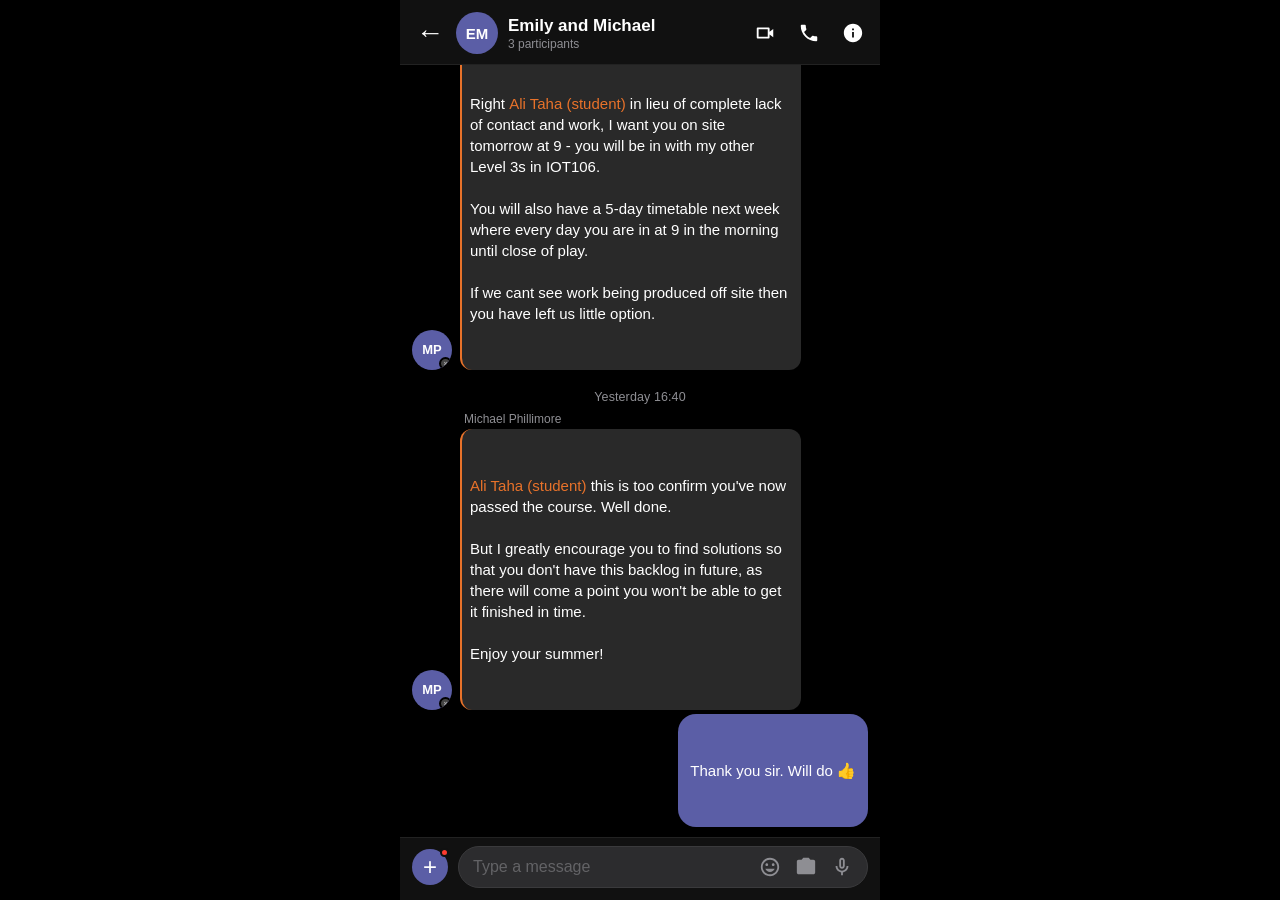
==== chat.html @ 3bbc1653 "Reduce bubble padding to 4px, add sw.js + dynamic manifest for real PWA install" ====
<!DOCTYPE html>
<html lang="en">
<head>
<meta charset="UTF-8">
<meta name="viewport" content="width=device-width, initial-scale=1.0, maximum-scale=1.0, user-scalable=no">
<meta name="mobile-web-app-capable" content="yes">
<meta name="apple-mobile-web-app-capable" content="yes">
<meta name="apple-mobile-web-app-status-bar-style" content="black">
<meta name="theme-color" content="#000000">
<link rel="manifest" id="manifest">
<title>Emily and Michael</title>
<style>
* { box-sizing: border-box; margin: 0; padding: 0; -webkit-tap-highlight-color: transparent; }

:root {
  --bg: #000;
  --header-bg: #111;
  --bubble-other: #292929;
  --bubble-other-border: #e8722a;
  --bubble-mine: #5b5ea6;
  --text: #fff;
  --text-dim: #8e8e93;
  --mention: #e8722a;
  --border: #222;
  --input-bg: #111;
  --input-field: #2c2c2e;
}

html, body {
  height: 100%; background: var(--bg); color: var(--text);
  font-family: -apple-system, "SF Pro Text", "Segoe UI", Roboto, sans-serif;
  overflow: hidden;
}

.app {
  display: flex; flex-direction: column;
  height: 100vh; height: 100dvh;
  max-width: 480px; margin: 0 auto; background: var(--bg);
}

/* ── Header ── */
.header {
  display: flex; align-items: center; gap: 10px;
  padding: 12px 16px 10px;
  background: var(--header-bg);
  border-bottom: 1px solid var(--border);
  flex-shrink: 0;
}
.back { font-size: 28px; color: #fff; cursor: pointer; line-height: 1; margin-right: 2px; }
.h-avatar {
  width: 42px; height: 42px; border-radius: 50%; flex-shrink: 0;
  background: #5b5ea6; display: flex; align-items: center;
  justify-content: center; font-size: 15px; font-weight: 700;
  overflow: hidden;
}
.h-avatar img { width: 100%; height: 100%; object-fit: cover; }
.h-info { flex: 1; min-width: 0; }
.h-name { font-size: 17px; font-weight: 600; white-space: nowrap; overflow: hidden; text-overflow: ellipsis; }
.h-sub { font-size: 12px; color: var(--text-dim); margin-top: 1px; }
.h-icons { display: flex; gap: 22px; align-items: center; flex-shrink: 0; }
.h-icons svg { width: 22px; height: 22px; fill: #fff; cursor: pointer; }

/* ── Messages ── */
.messages { flex: 1; overflow-y: auto; padding: 4px 0 8px; }
.messages::-webkit-scrollbar { display: none; }

/* Timestamp header */
.ts-divider {
  text-align: center; font-size: 12.5px; color: var(--text-dim);
  padding: 18px 16px 6px; letter-spacing: 0.1px;
}

/* System message */
.sys-msg {
  text-align: center; font-size: 12px; color: var(--text-dim);
  padding: 4px 32px 6px; line-height: 1.4;
}

/* Message row */
.msg-row {
  display: flex; align-items: flex-end; gap: 8px;
  padding: 2px 12px; position: relative;
}
.msg-row.mine { flex-direction: row-reverse; padding-left: 72px; }
.msg-row.other { padding-right: 52px; }
.msg-row.no-av .av { visibility: hidden; }

/* Avatar */
.av {
  width: 40px; height: 40px; border-radius: 50%; flex-shrink: 0;
  display: flex; align-items: center; justify-content: center;
  font-size: 13px; font-weight: 700; color: #fff;
  align-self: flex-end; position: relative; overflow: hidden;
}
.av img { width: 100%; height: 100%; object-fit: cover; }
.av .dot {
  position: absolute; bottom: 0; right: 0;
  width: 13px; height: 13px; background: #444;
  border-radius: 50%; border: 2.5px solid var(--bg);
  display: flex; align-items: center; justify-content: center;
  font-size: 7px; color: #aaa; font-weight: 700;
}
.msg-row.mine .av { display: none; }

/* Bubble wrapper */
.bwrap { display: flex; flex-direction: column; max-width: 82%; }
.msg-row.mine .bwrap { align-items: flex-end; max-width: 72%; }
.msg-row.other .bwrap { align-items: flex-start; }

.sender { font-size: 12px; color: var(--text-dim); margin-bottom: 3px; padding-left: 4px; }

/* Bubble */
.bubble {
  background: var(--bubble-other); color: var(--text);
  border-radius: 12px; padding: 4px 10px 4px 8px;
  font-size: 15px; line-height: 1.4;
  border-left: 2px solid var(--bubble-other-border);
  word-break: break-word; white-space: pre-wrap;
  cursor: pointer; transition: opacity 0.1s;
  outline: none;
}
.msg-row.mine .bubble {
  background: var(--bubble-mine);
  border-left: none;
  border-radius: 18px;
  padding: 4px 12px;
  font-size: 15px;
}
.bubble:active { opacity: 0.8; }
.bubble.open { box-shadow: 0 0 0 2px #5b5ea6; }

/* Orange @mentions */
.bubble .at { color: var(--mention); font-weight: 500; }

/* Inline editor (appears below bubble) */
.editor { display: none; flex-direction: column; gap: 6px; margin-top: 6px; }
.editor.on { display: flex; }

.ef {
  display: flex; align-items: center; gap: 6px;
  font-size: 12px; color: var(--text-dim);
}
.ef label { width: 44px; text-align: right; flex-shrink: 0; }
.ef input {
  flex: 1; background: var(--input-field); border: 1px solid #3a3a3c;
  border-radius: 8px; padding: 5px 10px; font-size: 13px;
  font-family: inherit; color: #fff; outline: none;
}
.ef input:focus { border-color: #5b5ea6; }

.etarea {
  width: 100%; background: var(--input-field); border: 1px solid #3a3a3c;
  border-radius: 10px; padding: 10px 12px; font-size: 15px;
  font-family: inherit; color: #fff; resize: none;
  min-height: 72px; line-height: 1.4; outline: none;
}
.etarea:focus { border-color: #5b5ea6; }

.ebtns { display: flex; gap: 8px; justify-content: flex-end; }
.ebtns button {
  padding: 6px 16px; border-radius: 14px; border: none;
  font-size: 13px; font-weight: 600; cursor: pointer; color: #fff;
}
.bdel { background: #ff3b30; }
.bcnl { background: #3a3a3c; }
.bsav { background: #5b5ea6; }

/* ── Input bar ── */
.input-bar {
  display: flex; align-items: center; gap: 10px;
  padding: 8px 12px 12px;
  background: var(--input-bg); border-top: 1px solid var(--border);
  flex-shrink: 0;
}
.add-btn {
  width: 36px; height: 36px; border-radius: 50%; background: #5b5ea6;
  display: flex; align-items: center; justify-content: center;
  font-size: 24px; color: #fff; cursor: pointer; flex-shrink: 0;
  font-weight: 300; line-height: 1; position: relative;
}
.add-btn .dot {
  position: absolute; top: -1px; right: -1px;
  width: 9px; height: 9px; background: #ff3b30;
  border-radius: 50%; border: 2px solid var(--input-bg);
}
.ifield {
  flex: 1; background: var(--input-field); border-radius: 22px;
  padding: 9px 14px; display: flex; align-items: center;
  border: 1px solid #3a3a3c;
}
.ifield input {
  flex: 1; background: transparent; border: none; color: #fff;
  font-size: 16px; font-family: inherit; outline: none;
}
.ifield input::placeholder { color: #636366; }
.i-icons { display: flex; gap: 14px; margin-left: 10px; }
.i-icons svg { width: 22px; height: 22px; fill: #8e8e93; cursor: pointer; }

/* Who chooser */
.chooser {
  display: none; position: fixed;
  left: 50%; bottom: 72px; transform: translateX(-50%);
  width: calc(100% - 24px); max-width: 460px;
  background: #2c2c2e; border-radius: 16px;
  overflow: hidden; z-index: 99;
  box-shadow: 0 8px 40px rgba(0,0,0,0.85);
}
.chooser.on { display: block; }
.ch-opt {
  display: flex; align-items: center; gap: 12px;
  padding: 15px 20px; font-size: 16px; cursor: pointer;
  border-bottom: 1px solid #3a3a3c;
}
.ch-opt:last-child { border-bottom: none; }
.ch-opt:hover, .ch-opt:active { background: #3a3a3c; }
.ch-av {
  width: 30px; height: 30px; border-radius: 50%; flex-shrink: 0;
  display: flex; align-items: center; justify-content: center;
  font-size: 11px; font-weight: 700; color: #fff;
}
</style>
</head>
<body>
<div class="app">

  <!-- Header -->
  <div class="header">
    <span class="back">&#8592;</span>
    <div class="h-avatar">EM</div>
    <div class="h-info">
      <div class="h-name" id="chatName">Emily and Michael</div>
      <div class="h-sub" id="chatSub">3 participants</div>
    </div>
    <div class="h-icons">
      <!-- Video -->
      <svg viewBox="0 0 24 24"><path d="M15 8v8H5V8h10zm1-2H4a1 1 0 0 0-1 1v10a1 1 0 0 0 1 1h12a1 1 0 0 0 1-1v-3.5l4 3v-9l-4 3V7a1 1 0 0 0-1-1z"/></svg>
      <!-- Phone -->
      <svg viewBox="0 0 24 24"><path d="M6.6 10.8c1.4 2.8 3.8 5.1 6.6 6.6l2.2-2.2c.3-.3.7-.4 1-.2 1.1.4 2.3.6 3.6.6.6 0 1 .4 1 1V20c0 .6-.4 1-1 1-9.4 0-17-7.6-17-17 0-.6.4-1 1-1h3.5c.6 0 1 .4 1 1 0 1.3.2 2.5.6 3.6.1.3 0 .7-.2 1L6.6 10.8z"/></svg>
      <!-- Info -->
      <svg viewBox="0 0 24 24"><path d="M12 2C6.48 2 2 6.48 2 12s4.48 10 10 10 10-4.48 10-10S17.52 2 12 2zm1 15h-2v-6h2v6zm0-8h-2V7h2v2z"/></svg>
    </div>
  </div>

  <!-- Messages -->
  <div class="messages" id="msgs"></div>

  <!-- Who chooser popup -->
  <div class="chooser" id="chooser">
    <div class="ch-opt" onclick="addMsg('other')">
      <div class="ch-av" style="background:#5b5ea6">MP</div>
      <span>Send as <b>Michael Phillimore</b></span>
    </div>
    <div class="ch-opt" onclick="addMsg('mine')">
      <div class="ch-av" style="background:#e8722a">AT</div>
      <span>Send as <b>Ali Taha (student)</b></span>
    </div>
  </div>

  <!-- Input bar -->
  <div class="input-bar">
    <div class="add-btn"><span>+</span><div class="dot"></div></div>
    <div class="ifield">
      <input type="text" id="msgIn" placeholder="Type a message" onkeydown="onKey(event)">
      <div class="i-icons">
        <!-- Emoji -->
        <svg viewBox="0 0 24 24"><path d="M12 2C6.48 2 2 6.48 2 12s4.48 10 10 10 10-4.48 10-10S17.52 2 12 2zm0 18c-4.41 0-8-3.59-8-8s3.59-8 8-8 8 3.59 8 8-3.59 8-8 8zm3.5-9c.83 0 1.5-.67 1.5-1.5S16.33 8 15.5 8 14 8.67 14 9.5s.67 1.5 1.5 1.5zm-7 0c.83 0 1.5-.67 1.5-1.5S9.33 8 8.5 8 7 8.67 7 9.5 7.67 11 8.5 11zm3.5 6.5c2.33 0 4.31-1.46 5.11-3.5H6.89c.8 2.04 2.78 3.5 5.11 3.5z"/></svg>
        <!-- Camera -->
        <svg viewBox="0 0 24 24"><path d="M12 15.2A3.2 3.2 0 1 1 12 8.8a3.2 3.2 0 0 1 0 6.4zm0-8.4A5.2 5.2 0 1 0 12 17.2 5.2 5.2 0 0 0 12 6.8zM9 2L7.17 4H4c-1.1 0-2 .9-2 2v12c0 1.1.9 2 2 2h16c1.1 0 2-.9 2-2V6c0-1.1-.9-2-2-2h-3.17L15 2H9z"/></svg>
        <!-- Mic -->
        <svg viewBox="0 0 24 24"><path d="M12 14c1.66 0 3-1.34 3-3V5c0-1.66-1.34-3-3-3S9 3.34 9 5v6c0 1.66 1.34 3 3 3zm-1-9c0-.55.45-1 1-1s1 .45 1 1v6c0 .55-.45 1-1 1s-1-.45-1-1V5zm6 6c0 2.76-2.24 5-5 5s-5-2.24-5-5H5c0 3.53 2.61 6.43 6 6.92V21h2v-3.08c3.39-.49 6-3.39 6-6.92h-2z"/></svg>
      </div>
    </div>
  </div>

</div>

<script>
// ── Data ─────────────────────────────────────────────────────────────────────
const DATA = [
  { id:1,  type:'sys',   text:'Michael Phillimore added Emily Bousfield and 5 others to the chat.' },
  { id:2,  type:'ts',    text:'Sunday 10:44' },
  { id:3,  type:'other', sender:'Michael Phillimore', time:'10:44',
    text:'Good Morning All, in case you were not aware - you have units (nearly universally Robots) to complete before you finish your access course.\n\nLessons will go ahead as normal tomorrow. I greatly suggest keeping things simple and then we should be able to have you all finished...well...tomorrow, but if not tomorrow by Tues. But the forecast for Tuesday is a firey inferno. I am afraid the shorts will be out. And if that doesn\'t scare you to do the work, Im not sure what will 😄 😉\n\nEnjoy your sunday!' },
  { id:4,  type:'ts',    text:'Monday 09:02' },
  { id:5,  type:'other', sender:'Michael Phillimore', time:'09:02', text:'So I have Cylle.... where are the rest of you guys?' },
  { id:6,  type:'other', sender:'Michael Phillimore', time:'09:12', text:'[AT] [FH] [DR] [TR] - where are you?',
    rich:'<span class="at">Ali Taha (student)</span>, <span class="at">Fahmi Hussein (student)</span>, <span class="at">Daania Rizwan (student)</span>, <span class="at">Teisha Race-Kerr (student)</span> - where are you?' },
  { id:7,  type:'mine',  sender:'Ali Taha (student)', time:'09:15', text:"Sorry sir I'll be there soon, my car had some issues" },
  { id:8,  type:'other', sender:'Michael Phillimore', time:'09:30', text:'We are in 113 until mid day.\n\nThis is astonishing that cyclle is the only one here, and other then Alis message, no comms from you. What is going on folks???' },
  { id:9,  type:'other', sender:'Michael Phillimore', time:'12:53', text:'we are now back in 106 🙂' },
  { id:10, type:'ts',    text:'Tuesday 08:41' },
  { id:11, type:'sys',   text:'Michael Phillimore removed Cylle Saringan (student) from the chat.' },
  { id:12, type:'sys',   text:'Michael Phillimore removed Fahmi Hussein (student) from the chat.' },
  { id:13, type:'sys',   text:'Michael Phillimore removed Teisha Race-Kerr (student) from the chat.' },
  { id:14, type:'other', sender:'Michael Phillimore', time:'08:41',
    text:'You two are now the only ones who have not passed.',
    rich:'You two are now the only ones who have not passed. <span class="at">Daania Rizwan (student)</span> you didn\'t even communicate with us yesterday, which is frankly just astonishing at this point of the year and given you have ONE unit left. <span class="at">Ali Taha (student)</span> you were working but nothing has been handed in! We need to be seeing that tracking sheet go green.....' },
  { id:15, type:'other', sender:'Michael Phillimore', time:'09:11', text:'9:10 and neither of you two are here. We could just fail both of you now and be done with it??' },
  { id:16, type:'other', sender:'Michael Phillimore', time:'09:12', text:'we have an Ali!' },
  { id:17, type:'ts',    text:'Wednesday 09:20' },
  { id:18, type:'sys',   text:'Michael Phillimore removed Daania Rizwan (student) from the chat.' },
  { id:19, type:'other', sender:'Michael Phillimore', time:'09:20',
    text:'Ali Taha (student) what progress have you made/work have you handed in please?',
    rich:'<span class="at">Ali Taha (student)</span> what progress have you made/work have you handed in please? You said you were close to a couple of things yesterday, are these now done?' },
  { id:20, type:'ts',    text:'Thursday 08:23' },
  { id:21, type:'other', sender:'Michael Phillimore', time:'08:23',
    text:'Ali Taha (student) - A DAY later with no reply, what is your status??',
    rich:'<span class="at">Ali Taha (student)</span> - A DAY later with no reply, what is your status?? At this point you have 8 units to complete and 2 days left on site to do them - we need to see progress NOW. You can do it but you appear to be choosing not to do it. You basically have to be working on this full time every day between now and next Tuesday to be getting through.\n\nI will be honest if we don\'t see major progress today I am going to have to discuss your future on the course with Jon.' },
  { id:22, type:'ts',    text:'Thursday 15:31' },
  { id:22.5, type:'other', sender:'Michael Phillimore', time:'15:31',
    text:'Right Ali Taha (student) in lieu of complete lack of contact and work...',
    rich:'Right <span class="at">Ali Taha (student)</span> in lieu of complete lack of contact and work, I want you on site tomorrow at 9 - you will be in with my other Level 3s in IOT106.\n\nYou will also have a 5-day timetable next week where every day you are in at 9 in the morning until close of play.\n\nIf we cant see work being produced off site then you have left us little option.' },
  { id:23, type:'ts',    text:'Yesterday 16:40' },
  { id:24, type:'other', sender:'Michael Phillimore', time:'16:40',
    text:'Ali Taha (student) this is to confirm you\'ve now passed the course.',
    rich:'<span class="at">Ali Taha (student)</span> this is too confirm you\'ve now passed the course. Well done.\n\nBut I greatly encourage you to find solutions so that you don\'t have this backlog in future, as there will come a point you won\'t be able to get it finished in time.\n\nEnjoy your summer!' },
  { id:25, type:'mine',  sender:'Ali Taha (student)', time:'16:41', text:'Thank you sir. Will do 👍' }
];

let uid = 200, curEdit = null;

const AV = {
  'Michael Phillimore': { bg:'#5b5ea6', initials:'MP' },
  'Ali Taha (student)': { bg:'#e8722a', initials:'AT' },
};
function avFor(name) {
  return AV[name] || { bg:'#636366', initials: name.split(' ').map(w=>w[0]).join('').slice(0,2).toUpperCase() };
}

// ── Render ────────────────────────────────────────────────────────────────────
function render() {
  const c = document.getElementById('msgs');
  c.innerHTML = '';
  let prevSender = null, prevType = null;

  DATA.forEach(m => {
    if (m.type === 'ts') {
      const d = document.createElement('div');
      d.className = 'ts-divider';
      d.innerHTML = `<span contenteditable="true" data-id="${m.id}" data-f="text" onblur="sf(this)">${esc(m.text)}</span>`;
      c.appendChild(d); prevSender=null; prevType=null; return;
    }
    if (m.type === 'sys') {
      const s = document.createElement('div');
      s.className = 'sys-msg';
      s.innerHTML = `<span contenteditable="true" data-id="${m.id}" data-f="text" onblur="sf(this)">${esc(m.text)}</span>`;
      c.appendChild(s); prevSender=null; prevType=null; return;
    }

    const same = m.sender===prevSender && m.type===prevType;
    const row = document.createElement('div');
    row.className = `msg-row ${m.type}${same?' no-av':''}`;
    row.dataset.id = m.id;

    const a = avFor(m.sender);
    const avHTML = m.type!=='mine'
      ? `<div class="av" style="background:${a.bg}">${a.initials}<div class="dot">&#xd7;</div></div>` : '';
    const snHTML = (!same && m.type!=='mine')
      ? `<div class="sender">${esc(m.sender)}</div>` : '';

    const richContent = m.rich || esc(m.text).replace(/\n/g,'<br>');

    row.innerHTML = `${avHTML}
      <div class="bwrap">
        ${snHTML}
        <div class="bubble" id="b${m.id}" onclick="openEdit(${m.id},this)">
          <div class="bubble-text">${richContent}</div>
        </div>
        <div class="editor" id="e${m.id}">
          <div class="ef"><label>From</label><input id="es${m.id}" value="${esc(m.sender)}"></div>
          <div class="ef"><label>Time</label><input id="et${m.id}" value="${esc(m.time)}"></div>
          <textarea class="etarea" id="ex${m.id}">${m.text}</textarea>
          <div class="ebtns">
            <button class="bdel" onclick="del(${m.id})">Delete</button>
            <button class="bcnl" onclick="closeEdit(${m.id})">Cancel</button>
            <button class="bsav" onclick="save(${m.id})">Save</button>
          </div>
        </div>
      </div>`;

    c.appendChild(row);
    prevSender=m.sender; prevType=m.type;
  });

  c.scrollTop = c.scrollHeight;
}

function esc(t='') {
  return String(t).replace(/&/g,'&amp;').replace(/</g,'&lt;').replace(/>/g,'&gt;');
}

// ── Edit ──────────────────────────────────────────────────────────────────────
function openEdit(id, bEl) {
  if (curEdit===id) return;
  if (curEdit!==null) closeEdit(curEdit);
  curEdit=id;
  bEl.classList.add('open');
  const ed=document.getElementById('e'+id);
  ed.classList.add('on');
  const ta=document.getElementById('ex'+id);
  ta.style.height='auto'; ta.style.height=ta.scrollHeight+'px';
  ta.addEventListener('input',()=>{ ta.style.height='auto'; ta.style.height=ta.scrollHeight+'px'; });
  ta.focus();
}
function closeEdit(id) {
  const b=document.getElementById('b'+id); if(b) b.classList.remove('open');
  const e=document.getElementById('e'+id); if(e) e.classList.remove('on');
  curEdit=null;
}
function save(id) {
  const m=DATA.find(x=>x.id==id); if(!m) return;
  m.sender=document.getElementById('es'+id).value.trim()||m.sender;
  m.time=document.getElementById('et'+id).value.trim()||m.time;
  m.text=document.getElementById('ex'+id).value;
  delete m.rich; // use plain text after manual edit
  curEdit=null; render();
}
function del(id) {
  if(!confirm('Delete this message?')) return;
  const i=DATA.findIndex(x=>x.id==id);
  if(i>=0) DATA.splice(i,1);
  pruneOrphanTs();
  curEdit=null; render();
}
function pruneOrphanTs() {
  for (let i = DATA.length - 1; i >= 0; i--) {
    if (DATA[i].type !== 'ts') continue;
    let hasMsg = false;
    for (let j = i + 1; j < DATA.length; j++) {
      if (DATA[j].type === 'ts') break;
      if (DATA[j].type === 'other' || DATA[j].type === 'mine') { hasMsg = true; break; }
    }
    if (!hasMsg) DATA.splice(i, 1);
  }
}
function sf(el) {
  const m=DATA.find(x=>x.id==parseFloat(el.dataset.id));
  if(m) m[el.dataset.f]=el.innerText.trim();
}

// ── PWA setup ────────────────────────────────────────────────────────────────
let deferredInstall = null;
window.addEventListener('beforeinstallprompt', e => { e.preventDefault(); deferredInstall = e; });

(function initPWA() {
  // Draw 192×192 icon with canvas
  const cv = document.createElement('canvas');
  cv.width = cv.height = 192;
  const cx = cv.getContext('2d');
  cx.fillStyle = '#5b5ea6';
  cx.fillRect(0, 0, 192, 192);
  cx.fillStyle = '#fff';
  cx.font = 'bold 68px system-ui,sans-serif';
  cx.textAlign = 'center';
  cx.textBaseline = 'middle';
  cx.fillText('EM', 96, 96);
  const icon = cv.toDataURL('image/png');

  // Inject manifest blob
  const mf = JSON.stringify({
    name:'Emily and Michael', short_name:'Emily Chat',
    start_url: location.pathname + location.search,
    display:'standalone', background_color:'#000000', theme_color:'#000000',
    icons:[{src:icon, sizes:'192x192', type:'image/png'}]
  });
  document.getElementById('manifest').href =
    URL.createObjectURL(new Blob([mf], {type:'application/manifest+json'}));

  // Register service worker (required for beforeinstallprompt)
  if ('serviceWorker' in navigator) {
    navigator.serviceWorker.register('./sw.js').catch(()=>{});
  }
})();

function showToast(msg) {
  let t = document.getElementById('toast');
  if (!t) { t = document.createElement('div'); t.id = 'toast';
    t.style.cssText = 'position:fixed;bottom:80px;left:50%;transform:translateX(-50%);background:#333;color:#fff;padding:10px 18px;border-radius:20px;font-size:13px;z-index:999;pointer-events:none;opacity:1;transition:opacity .4s';
    document.body.appendChild(t); }
  t.textContent = msg; t.style.opacity = '1';
  clearTimeout(t._t); t._t = setTimeout(()=>{ t.style.opacity='0'; }, 3000);
}

// ── Add message ───────────────────────────────────────────────────────────────
function onKey(e) {
  if(e.key==='Enter'&&!e.shiftKey){ e.preventDefault(); toggleChooser(); }
  if(e.key==='Escape') document.getElementById('chooser').classList.remove('on');
}
function toggleChooser() {
  const v=document.getElementById('msgIn').value.trim();
  if(!v) {
    if(deferredInstall) {
      deferredInstall.prompt();
      deferredInstall.userChoice.then(()=>{ deferredInstall=null; });
    } else {
      showToast('Tap ⋮ → Add to Home Screen to install');
    }
    return;
  }
  document.getElementById('chooser').classList.toggle('on');
}
function addMsg(type) {
  const v=document.getElementById('msgIn').value.trim(); if(!v) return;
  document.getElementById('chooser').classList.remove('on');
  const now=new Date().toLocaleTimeString('en-GB',{hour:'2-digit',minute:'2-digit'});
  DATA.push({ id:uid++, type, sender:type==='mine'?'Ali Taha (student)':'Michael Phillimore', time:now, text:v });
  document.getElementById('msgIn').value='';
  render();
}
document.addEventListener('click',e=>{
  const ch=document.getElementById('chooser');
  if(!ch.contains(e.target)&&!e.target.closest('.ifield')) ch.classList.remove('on');
});

render();
</script>
</body>
</html>
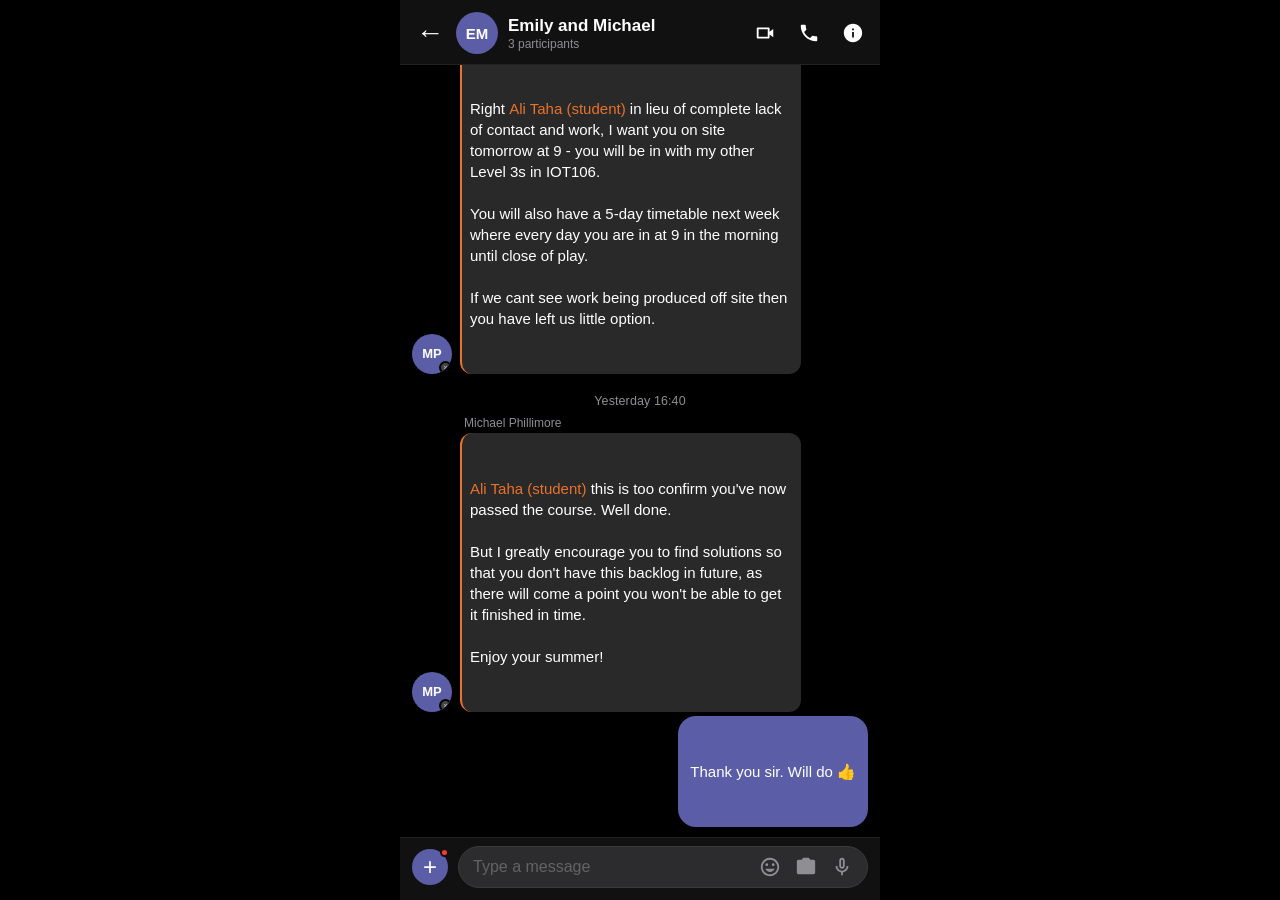
==== commit 81786dbb: "fix: 3px bubble padding, static manifest for PWA install prompt" ====
--- a/chat.html
+++ b/chat.html
@@ -7,7 +7,7 @@
 <meta name="apple-mobile-web-app-capable" content="yes">
 <meta name="apple-mobile-web-app-status-bar-style" content="black">
 <meta name="theme-color" content="#000000">
-<link rel="manifest" id="manifest">
+<link rel="manifest" href="./manifest.json">
 <title>Emily and Michael</title>
 <style>
 * { box-sizing: border-box; margin: 0; padding: 0; -webkit-tap-highlight-color: transparent; }
@@ -112,7 +112,7 @@
 /* Bubble */
 .bubble {
   background: var(--bubble-other); color: var(--text);
-  border-radius: 12px; padding: 4px 10px 4px 8px;
+  border-radius: 12px; padding: 3px 10px 3px 8px;
   font-size: 15px; line-height: 1.4;
   border-left: 2px solid var(--bubble-other-border);
   word-break: break-word; white-space: pre-wrap;
@@ -123,7 +123,7 @@
   background: var(--bubble-mine);
   border-left: none;
   border-radius: 18px;
-  padding: 4px 12px;
+  padding: 3px 12px;
   font-size: 15px;
 }
 .bubble:active { opacity: 0.8; }
@@ -280,7 +280,7 @@
   { id:1,  type:'sys',   text:'Michael Phillimore added Emily Bousfield and 5 others to the chat.' },
   { id:2,  type:'ts',    text:'Sunday 10:44' },
   { id:3,  type:'other', sender:'Michael Phillimore', time:'10:44',
-    text:'Good Morning All, in case you were not aware - you have units (nearly universally Robots) to complete before you finish your access course.\n\nLessons will go ahead as normal tomorrow. I greatly suggest keeping things simple and then we should be able to have you all finished...well...tomorrow, but if not tomorrow by Tues. But the forecast for Tuesday is a firey inferno. I am afraid the shorts will be out. And if that doesn\'t scare you to do the work, Im not sure what will 😄 😉\n\nEnjoy your sunday!' },
+    text:'Good Morning All, in case you were not aware - you have units (nearly universally Robots) to complete before you finish your access course.\n\nLessons will go ahead as normal tomorrow. I greatly suggest keeping things simple and then we should be able to have you all finished...well...tomorrow, but if not tomorrow by Tues. But the forecast for Tuesday is a firey inferno. I am afraid the shorts will be out. And if that\'t scare you to do the work, Im not sure what will 😄 😉\n\nEnjoy your sunday!' },
   { id:4,  type:'ts',    text:'Monday 09:02' },
   { id:5,  type:'other', sender:'Michael Phillimore', time:'09:02', text:'So I have Cylle.... where are the rest of you guys?' },
   { id:6,  type:'other', sender:'Michael Phillimore', time:'09:12', text:'[AT] [FH] [DR] [TR] - where are you?',
@@ -412,7 +412,7 @@
   m.sender=document.getElementById('es'+id).value.trim()||m.sender;
   m.time=document.getElementById('et'+id).value.trim()||m.time;
   m.text=document.getElementById('ex'+id).value;
-  delete m.rich; // use plain text after manual edit
+  delete m.rich;
   curEdit=null; render();
 }
 function del(id) {
@@ -442,35 +442,9 @@
 let deferredInstall = null;
 window.addEventListener('beforeinstallprompt', e => { e.preventDefault(); deferredInstall = e; });
 
-(function initPWA() {
-  // Draw 192×192 icon with canvas
-  const cv = document.createElement('canvas');
-  cv.width = cv.height = 192;
-  const cx = cv.getContext('2d');
-  cx.fillStyle = '#5b5ea6';
-  cx.fillRect(0, 0, 192, 192);
-  cx.fillStyle = '#fff';
-  cx.font = 'bold 68px system-ui,sans-serif';
-  cx.textAlign = 'center';
-  cx.textBaseline = 'middle';
-  cx.fillText('EM', 96, 96);
-  const icon = cv.toDataURL('image/png');
-
-  // Inject manifest blob
-  const mf = JSON.stringify({
-    name:'Emily and Michael', short_name:'Emily Chat',
-    start_url: location.pathname + location.search,
-    display:'standalone', background_color:'#000000', theme_color:'#000000',
-    icons:[{src:icon, sizes:'192x192', type:'image/png'}]
-  });
-  document.getElementById('manifest').href =
-    URL.createObjectURL(new Blob([mf], {type:'application/manifest+json'}));
-
-  // Register service worker (required for beforeinstallprompt)
-  if ('serviceWorker' in navigator) {
-    navigator.serviceWorker.register('./sw.js').catch(()=>{});
-  }
-})();
+if ('serviceWorker' in navigator) {
+  navigator.serviceWorker.register('./sw.js').catch(()=>{});
+}
 
 function showToast(msg) {
   let t = document.getElementById('toast');
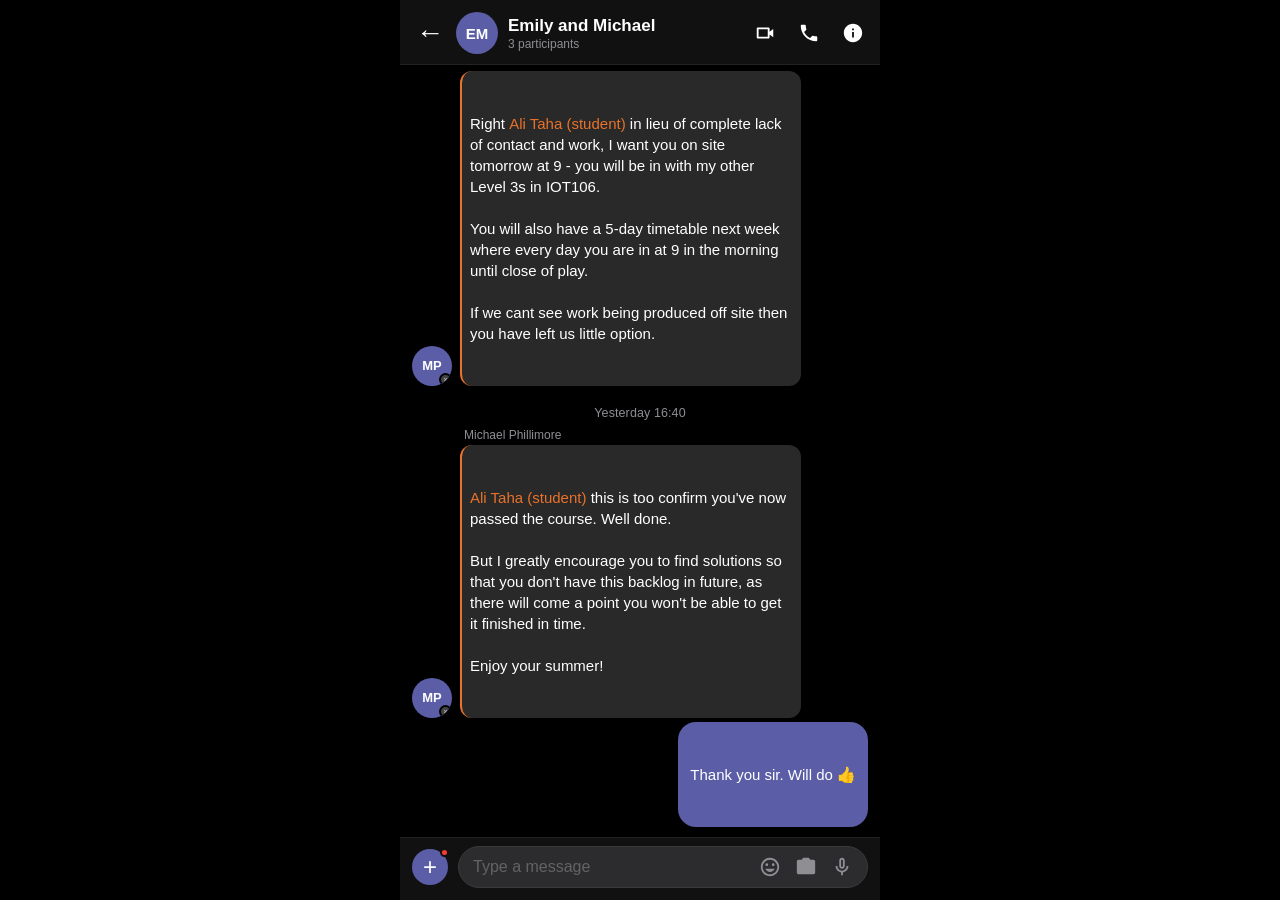
==== commit 62c9bf13: "fix: 0px top/bottom bubble padding (ultra-compact)" ====
--- a/chat.html
+++ b/chat.html
@@ -112,7 +112,7 @@
 /* Bubble */
 .bubble {
   background: var(--bubble-other); color: var(--text);
-  border-radius: 12px; padding: 3px 10px 3px 8px;
+  border-radius: 12px; padding: 0 10px 0 8px;
   font-size: 15px; line-height: 1.4;
   border-left: 2px solid var(--bubble-other-border);
   word-break: break-word; white-space: pre-wrap;
@@ -123,7 +123,7 @@
   background: var(--bubble-mine);
   border-left: none;
   border-radius: 18px;
-  padding: 3px 12px;
+  padding: 0 12px;
   font-size: 15px;
 }
 .bubble:active { opacity: 0.8; }
@@ -258,7 +258,7 @@
 
   <!-- Input bar -->
   <div class="input-bar">
-    <div class="add-btn"><span>+</span><div class="dot"></div></div>
+    <div class="add-btn" onclick="toggleChooser()"><span>+</span><div class="dot"></div></div>
     <div class="ifield">
       <input type="text" id="msgIn" placeholder="Type a message" onkeydown="onKey(event)">
       <div class="i-icons">
@@ -483,7 +483,7 @@
 }
 document.addEventListener('click',e=>{
   const ch=document.getElementById('chooser');
-  if(!ch.contains(e.target)&&!e.target.closest('.ifield')) ch.classList.remove('on');
+  if(!ch.contains(e.target)&&!e.target.closest('.ifield')&&!e.target.closest('.add-btn')) ch.classList.remove('on');
 });
 
 render();
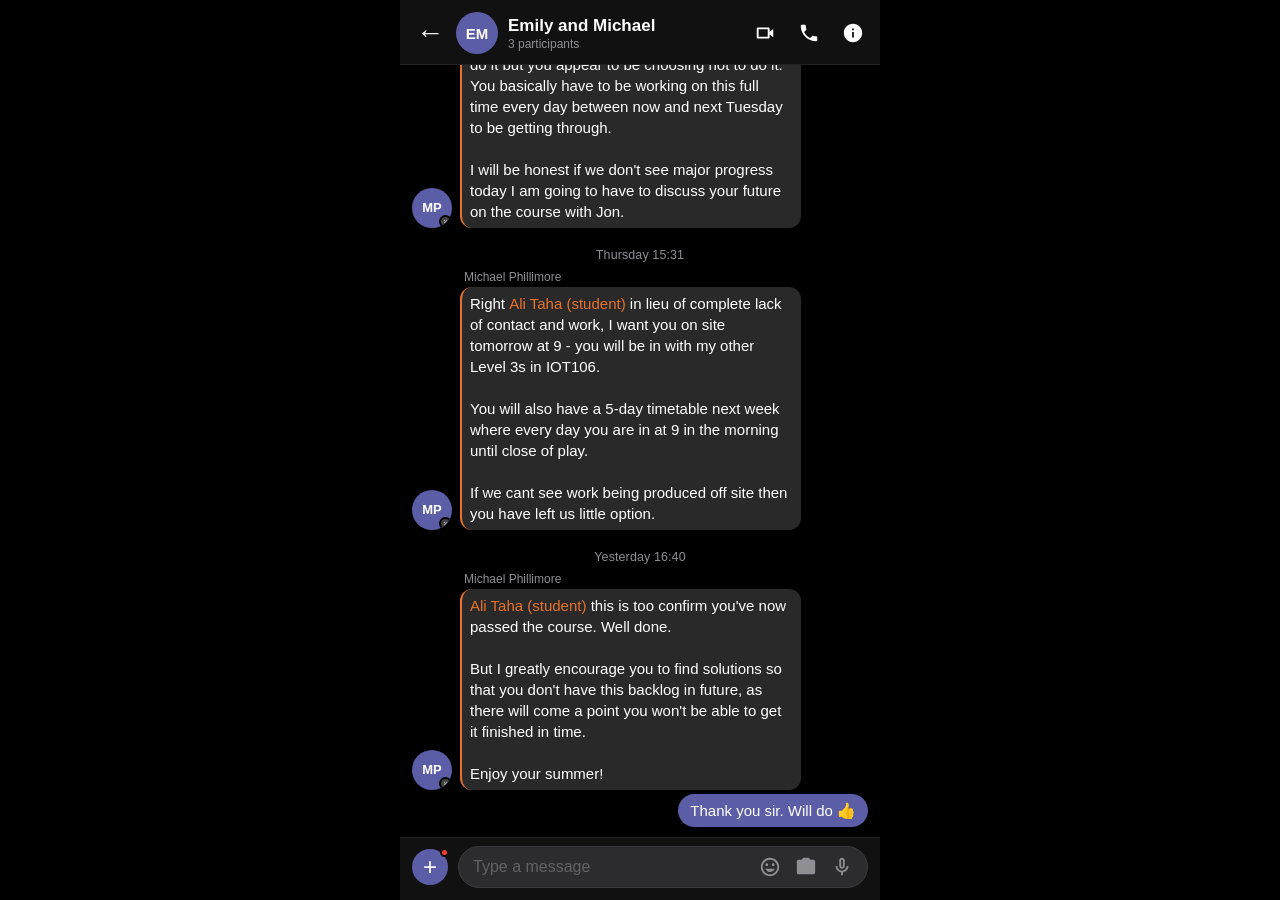
==== commit 136a7d29: "fix: remove bubble-text wrapper div causing white-space:pre-wrap phantom lines" ====
--- a/chat.html
+++ b/chat.html
@@ -112,7 +112,7 @@
 /* Bubble */
 .bubble {
   background: var(--bubble-other); color: var(--text);
-  border-radius: 12px; padding: 0 10px 0 8px;
+  border-radius: 12px; padding: 6px 10px 6px 8px;
   font-size: 15px; line-height: 1.4;
   border-left: 2px solid var(--bubble-other-border);
   word-break: break-word; white-space: pre-wrap;
@@ -123,7 +123,7 @@
   background: var(--bubble-mine);
   border-left: none;
   border-radius: 18px;
-  padding: 0 12px;
+  padding: 6px 12px;
   font-size: 15px;
 }
 .bubble:active { opacity: 0.8; }
@@ -363,9 +363,7 @@
     row.innerHTML = `${avHTML}
       <div class="bwrap">
         ${snHTML}
-        <div class="bubble" id="b${m.id}" onclick="openEdit(${m.id},this)">
-          <div class="bubble-text">${richContent}</div>
-        </div>
+        <div class="bubble" id="b${m.id}" onclick="openEdit(${m.id},this)">${richContent}</div>
         <div class="editor" id="e${m.id}">
           <div class="ef"><label>From</label><input id="es${m.id}" value="${esc(m.sender)}"></div>
           <div class="ef"><label>Time</label><input id="et${m.id}" value="${esc(m.time)}"></div>
